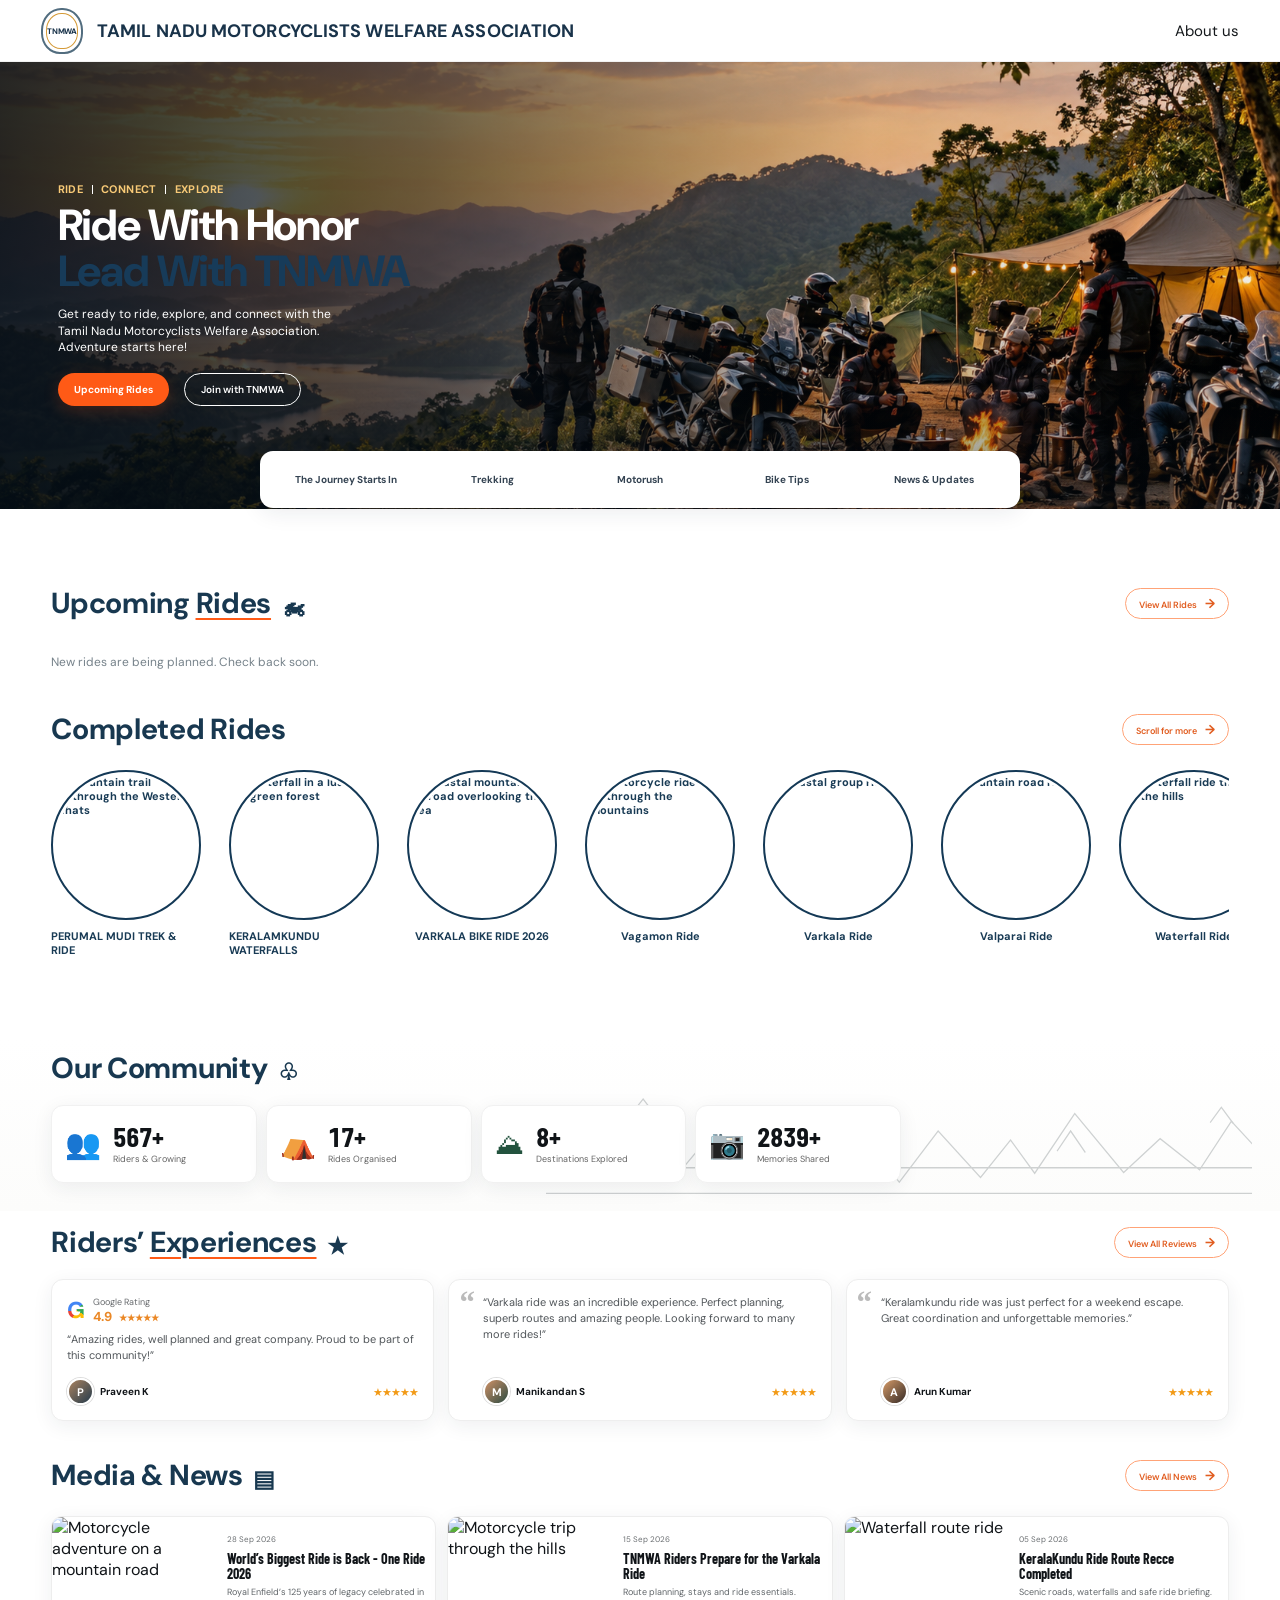
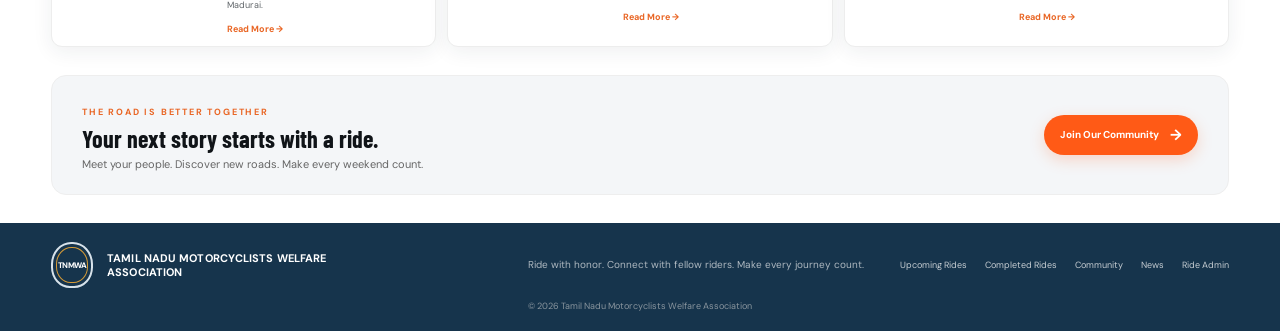
==== index.html @ fb270f9c "Create TNMWA riders site and ride admin" ====
<!doctype html>
<html lang="en">

<head>
  <meta charset="utf-8">
  <meta name="viewport" content="width=device-width, initial-scale=1">
  <meta name="theme-color" content="#112638">
  <title>Tamil Nadu Motorcyclists Welfare Association | Ride With Honor</title>
  <link rel="preconnect" href="https://fonts.googleapis.com">
  <link rel="preconnect" href="https://images.unsplash.com">
  <link
    href="https://fonts.googleapis.com/css2?family=Barlow+Condensed:wght@500;600;700;800;900&family=DM+Sans:wght@400;500;600;700;800&display=swap"
    rel="stylesheet">
  <link rel="stylesheet" href="styles.css">
</head>

<body>
  <header class="tnmwa-header"><a class="association-brand" href="#home" aria-label="Tamil Nadu Motorcyclists Welfare Association home"><span class="association-seal">TNMWA</span><strong>TAMIL NADU MOTORCYCLISTS WELFARE ASSOCIATION</strong></a><a class="about-link" href="about.html">About us</a></header>
  <main id="home">
    <section class="hero"><img class="hero-photo" src="image/Golden%20Hour%20Motorcycle%20Camp.png"
        alt="Motorcycle riders camp together at golden hour in the hills">
      <div class="hero-shade"></div>
      <div class="hero-copy">
        <div class="hero-kicker">RIDE <i></i> CONNECT <i></i> EXPLORE</div>
        <h1>Ride With Honor<br><em>Lead With TNMWA</em></h1>
        <p>Get ready to ride, explore, and connect with the<br class="desktop-break"> Tamil Nadu Motorcyclists Welfare Association.<br class="desktop-break"> Adventure starts here!</p>
        <div class="hero-buttons"><a href="#rides" class="button-orange">Upcoming Rides</a><a href="#about" class="button-outline">Join with TNMWA</a></div>
      </div>
      <div class="hero-bottom-fade"></div>
    </section>
    <section class="quick-links tnmwa-links" aria-label="Explore TNMWA"><a href="#rides">The Journey Starts In</a><a href="#completed">Trekking</a><a href="#completed">Motorush</a><a href="#community">Bike Tips</a><a href="#news">News &amp; Updates</a></section>
    <section class="content-section rides-section" id="rides">
      <div class="section-title">
        <h2>Upcoming <u>Rides</u> <span class="title-icon">🏍</span></h2><a class="view-link" href="#rides">View All
          Rides <b>→</b></a>
      </div>
      <div class="ride-grid" id="upcoming-rides-list">
        <article class="ride-card"><a class="ride-photo" href="#ride-varkala"><img
              src="https://images.unsplash.com/photo-1500530855697-b586d89ba3ee?auto=format&fit=crop&w=900&q=85"
              alt="Coastal mountain road overlooking the sea"><span class="date-block"><b>02 – 04</b><small>OCT
                2026</small></span><span class="ride-type">♙ &nbsp;3 Days | Group Ride</span></a>
          <div class="ride-info">
            <div>
              <h3>VARKALA BIKE RIDE 2026</h3>
              <p>Coimbatore to Varkala<br>Beaches · Rides · Campfire · Stay</p>
            </div><a class="circle-arrow" href="#ride-varkala" aria-label="View Varkala ride">›</a>
          </div>
        </article>
        <article class="ride-card"><a class="ride-photo" href="#ride-waterfalls"><img
              src="https://images.unsplash.com/photo-1432405972618-c60b0225b8f9?auto=format&fit=crop&w=900&q=85"
              alt="Waterfall in a lush green forest"><span class="date-block"><b>13</b><small>SEP
                2026</small></span><span class="ride-type">♙ &nbsp;1 Day Ride</span></a>
          <div class="ride-info">
            <div>
              <h3>KERALAMKUNDU WATERFALLS</h3>
              <p>Scenic Roads · Waterfalls · Nature<br>Perfect for Weekend Escape</p>
            </div><a class="circle-arrow" href="#ride-waterfalls" aria-label="View Keramalkundu ride">›</a>
          </div>
        </article>
        <article class="ride-card"><a class="ride-photo" href="#ride-perumal"><img
              src="https://images.unsplash.com/photo-1464822759023-fed622ff2c3b?auto=format&fit=crop&w=900&q=85"
              alt="Mountain trail through the Western Ghats"><span class="date-block"><b>19</b><small>SEP
                2026</small></span><span class="ride-type">♙ &nbsp;1 Day Ride</span></a>
          <div class="ride-info">
            <div>
              <h3>PERUMAL MUDI TREK &amp; RIDE</h3>
              <p>Forest Trails · Panoramic Views<br>Ride · Trek · Explore</p>
            </div><a class="circle-arrow" href="#ride-perumal" aria-label="View Perumal Mudi ride">›</a>
          </div>
        </article>
      </div>
    </section>
    <section class="content-section completed-section" id="completed">
      <div class="section-title"><h2>Completed Rides</h2><a class="view-link" href="#completed">Scroll for more <b>→</b></a></div>
      <div class="completed-rides" id="completed-rides-list">
        <a href="#completed"><img src="https://images.unsplash.com/photo-1558981806-ec527fa84c39?auto=format&fit=crop&w=320&q=80" alt="Motorcycle ride through the mountains"><b>Vagamon Ride</b></a>
        <a href="#completed"><img src="https://images.unsplash.com/photo-1500530855697-b586d89ba3ee?auto=format&fit=crop&w=320&q=80" alt="Coastal group ride"><b>Varkala Ride</b></a>
        <a href="#completed"><img src="https://images.unsplash.com/photo-1464822759023-fed622ff2c3b?auto=format&fit=crop&w=320&q=80" alt="Mountain road ride"><b>Valparai Ride</b></a>
        <a href="#completed"><img src="https://images.unsplash.com/photo-1432405972618-c60b0225b8f9?auto=format&fit=crop&w=320&q=80" alt="Waterfall ride through the hills"><b>Waterfall Ride</b></a>
        <a href="#completed"><img src="https://images.unsplash.com/photo-1470770841072-f978cf4d019e?auto=format&fit=crop&w=320&q=80" alt="Road trip into the hills"><b>Yercaud Ride</b></a>
      </div>
    </section>
    <section class="community-section" id="community">
      <div class="content-section community-inner" id="about">
        <div class="section-title">
          <h2>Our Community <span class="title-icon">♧</span></h2>
        </div>
        <div class="mountain-line" aria-hidden="true"><svg viewBox="0 0 1200 170" preserveAspectRatio="none">
            <path
              d="M0 126 75 74l27 19 63-68 69 86 50-51 50 55 94-84 73 88 49-40 50 54 66-74 72 67 51-54 41 48 68-86 83 85 62-49 67 45 54-70 76 70 70-83 47 45 64-52 59 56 62-47 57 40v38H0Z" />
            <path d="M0 149h1200M150 29l15-16 17 19m184 43 19-23 19 24m464 12 23-29 25 31m212-43 19-22 20 23" />
          </svg></div>
        <div class="community-stats">
          <article><span class="stat-emoji orange">&#128101;</span>
            <div><b class="count-up" data-target="1000" data-suffix="+">0+</b><small>Riders &amp; Growing</small></div>
          </article>
          <article><span class="stat-emoji dark">&#9978;</span>
            <div><b class="count-up" data-target="30" data-suffix="+">0+</b><small>Rides Organised</small></div>
          </article>
          <article><span class="stat-emoji green">&#9968;</span>
            <div><b class="count-up" data-target="15" data-suffix="+">0+</b><small>Destinations Explored</small></div>
          </article>
          <article><span class="stat-emoji yellow">&#128247;</span>
            <div><b class="count-up" data-target="5000" data-suffix="+">0+</b><small>Memories Shared</small></div>
          </article>
        </div>
      </div>
    </section>
    <section class="content-section experiences" id="reviews">
      <div class="section-title">
        <h2>Riders’ <u>Experiences</u> <span class="title-icon star-title">★</span></h2><a class="view-link"
          href="#reviews">View All Reviews <b>→</b></a>
      </div>
      <div class="review-grid">
        <article class="review-card google-review">
          <div class="google-heading"><span class="google-g">G</span><span>Google Rating<strong>4.9
                <i>★★★★★</i></strong></span></div>
          <p>“Amazing rides, well planned and great company. Proud to be part of this community!”</p>
          <div class="reviewer"><span class="avatar avatar-one">P</span><b>Praveen K</b><span
              class="review-stars">★★★★★</span></div>
        </article>
        <article class="review-card"><span class="quote-mark">“</span>
          <p>“Varkala ride was an incredible experience. Perfect planning, superb routes and amazing people. Looking
            forward to many more rides!”</p>
          <div class="reviewer"><span class="avatar avatar-two">M</span><b>Manikandan S</b><span
              class="review-stars">★★★★★</span></div>
        </article>
        <article class="review-card"><span class="quote-mark">“</span>
          <p>“Keralamkundu ride was just perfect for a weekend escape. Great coordination and unforgettable memories.”
          </p>
          <div class="reviewer"><span class="avatar avatar-three">A</span><b>Arun Kumar</b><span
              class="review-stars">★★★★★</span></div>
        </article>
        <article class="review-card"><span class="quote-mark">“</span>
          <p>“This community is more than just riding. It’s about friendship, exploring new places and supporting each
            other on and off the road.”</p>
          <div class="reviewer"><span class="avatar avatar-four">S</span><b>Sathish R</b><span
              class="review-stars">★★★★★</span></div>
        </article>
      </div>
    </section>
    <section class="content-section news-section" id="news">
      <div class="section-title">
        <h2>Media &amp; News <span class="title-icon">▤</span></h2><a class="view-link" href="#news">View All News
          <b>→</b></a>
      </div>
      <div class="news-grid">
        <article class="news-card news-feature"><img
            src="https://images.unsplash.com/photo-1558981806-ec527fa84c39?auto=format&fit=crop&w=520&q=85"
            alt="Motorcycle adventure on a mountain road">
          <div><time>28 Sep 2026</time>
            <h3>World’s Biggest Ride is Back - One Ride 2026</h3>
            <p>Royal Enfield’s 125 years of legacy celebrated in Madurai.</p><a href="#news">Read More →</a>
          </div>
        </article>
        <article class="news-card"><img
            src="https://images.unsplash.com/photo-1500534623283-312aade485b7?auto=format&fit=crop&w=420&q=85"
            alt="Motorcycle trip through the hills">
          <div><time>15 Sep 2026</time>
            <h3>TNMWA Riders Prepare for the Varkala Ride</h3>
            <p>Route planning, stays and ride essentials.</p><a href="#news">Read More →</a>
          </div>
        </article>
        <article class="news-card"><img
            src="https://images.unsplash.com/photo-1432405972618-c60b0225b8f9?auto=format&fit=crop&w=420&q=85"
            alt="Waterfall route ride">
          <div><time>05 Sep 2026</time>
            <h3>KeralaKundu Ride Route Recce Completed</h3>
            <p>Scenic roads, waterfalls and safe ride briefing.</p><a href="#news">Read More →</a>
          </div>
        </article>
      </div>
    </section>
    <section class="join-banner" id="contact">
      <div><span class="eyebrow-small">THE ROAD IS BETTER TOGETHER</span>
        <h2>Your next story starts with a ride.</h2>
        <p>Meet your people. Discover new roads. Make every weekend count.</p>
      </div><a href="#community" class="button-orange">Join Our Community <b>→</b></a>
    </section>
  </main>
  <footer class="site-footer"><a class="association-brand footer-brand" href="#home"><span class="association-seal">TNMWA</span><strong>TAMIL NADU MOTORCYCLISTS WELFARE ASSOCIATION</strong></a>
    <p>Ride with honor. Connect with fellow riders. Make every journey count.</p>
    <nav><a href="#rides">Upcoming Rides</a><a href="#completed">Completed Rides</a><a href="#community">Community</a><a href="#news">News</a><a href="admin.html">Ride Admin</a></nav><span class="copyright">© 2026 Tamil Nadu Motorcyclists Welfare Association</span>
  </footer>
  <script src="rides-data.js"></script>
  <script src="script.js"></script>
</body>

</html>
---- styles.css ----
:root{--orange:#ff5a16;--ink:#101418;--muted:#6a6d70;--line:#e8e8e8;--shadow:0 5px 20px #18263412}*{box-sizing:border-box}html{scroll-behavior:smooth}body{margin:0;background:#fff;color:var(--ink);font-family:'DM Sans',Arial,sans-serif}.site-header{height:70px;position:absolute;z-index:10;top:0;left:0;right:0;display:grid;grid-template-columns:230px 1fr 230px;align-items:center;padding:0 3.1%;color:#fff}.logo{color:#fff;text-decoration:none;display:flex;align-items:center;gap:7px;width:max-content}.logo-art{width:36px;height:39px;display:block}.logo-art svg{width:100%;height:100%;fill:none;stroke:#fff;stroke-width:3;stroke-linejoin:round;stroke-linecap:round}.logo-name{font-family:'Barlow Condensed',sans-serif;font-size:21px;font-weight:800;letter-spacing:.4px;line-height:.9}.logo-name small{display:block;font-family:'DM Sans',sans-serif;font-size:9px;letter-spacing:1px;margin-top:5px}.main-nav{display:flex;align-items:center;justify-content:center;gap:27px;height:100%}.main-nav a{height:100%;display:flex;align-items:center;position:relative;color:#fff;text-decoration:none;font-size:11px;font-weight:500;white-space:nowrap}.main-nav a.active:after{content:"";position:absolute;bottom:18px;left:0;right:0;height:2px;background:var(--orange)}.header-actions{display:flex;align-items:center;justify-content:flex-end;gap:14px}.search-icon{color:#fff;text-decoration:none;font-size:27px;line-height:1}.join-small,.button-orange{display:inline-flex;align-items:center;justify-content:center;gap:11px;background:var(--orange);color:#fff;text-decoration:none;border-radius:24px;padding:10px 18px;font-size:11px;font-weight:700;white-space:nowrap;box-shadow:0 5px 15px #ff5a1635}.join-small span{font-size:15px}.menu-toggle{display:none}.hero{height:395px;min-height:370px;position:relative;overflow:hidden;background:#172839}.hero-photo{position:absolute;inset:0;width:100%;height:100%;object-fit:cover;object-position:center 48%}.hero-shade{position:absolute;inset:0;background:linear-gradient(90deg,rgba(4,13,22,.86) 0%,rgba(4,13,22,.59) 33%,rgba(4,13,22,.12) 68%,rgba(4,13,22,.05)),linear-gradient(0deg,rgba(6,14,23,.36),transparent 42%)}.hero-copy{position:absolute;z-index:1;left:4.5%;top:114px;color:#fff}.hero-kicker{font-size:13px;letter-spacing:3px;font-weight:500}.hero-kicker i{display:inline-block;height:13px;border-left:1px solid #fff8;margin:0 13px -2px}.hero h1{font-family:'Barlow Condensed','Arial Narrow',sans-serif;font-size:clamp(49px,5.2vw,69px);font-weight:900;line-height:.9;letter-spacing:1px;margin:12px 0 8px}.hero h1 em{font-style:normal;color:var(--orange)}.hero-copy p{font-size:14px;line-height:1.32;margin:11px 0 17px}.hero-buttons{display:flex;gap:15px;align-items:center}.button-orange{padding:11px 18px;font-size:11px}.button-orange b{font-size:15px}.button-outline{border:1px solid #fff;color:#fff;text-decoration:none;border-radius:24px;padding:10px 19px;font-size:11px;font-weight:600}.quick-links{position:relative;z-index:3;max-width:1160px;width:calc(100% - 8%);margin:-29px auto 0;background:#fff;border-radius:19px;box-shadow:0 8px 25px #1112;padding:11px 15px;display:grid;grid-template-columns:repeat(8,1fr);gap:9px}.quick-links a{min-height:68px;border-radius:13px;border:1px solid #f1f1f1;box-shadow:0 2px 8px #00000008;display:flex;flex-direction:column;align-items:center;justify-content:center;gap:5px;text-decoration:none;color:#181b1e;font-size:10px;font-weight:500;white-space:nowrap}.quick-links a span{font-size:23px;line-height:1;color:#168194}.quick-links a:nth-child(1) span,.quick-links a:nth-child(4) span{color:#f07424}.quick-links a:nth-child(5) span{color:#d84136}.quick-links a:nth-child(6) span{color:#34393d}.content-section{max-width:1240px;width:calc(100% - 8%);margin:0 auto}.rides-section{padding-top:20px}.section-title{display:flex;align-items:center;justify-content:space-between;margin:0 0 12px 16px}.section-title h2{font-size:21px;letter-spacing:-.3px;margin:0;font-weight:700}.section-title h2 u{text-decoration-color:var(--orange);text-underline-offset:5px;text-decoration-thickness:2px}.title-icon{font-size:23px;margin-left:5px;vertical-align:-2px}.view-link{border:1px solid #ffa377;color:#e15d20;text-decoration:none;border-radius:19px;padding:6px 13px;font-size:9px;font-weight:600;white-space:nowrap}.view-link b{font-size:13px;margin-left:6px}.ride-grid{display:grid;grid-template-columns:repeat(3,1fr);gap:10px}.ride-card{min-width:0;border-radius:12px;overflow:hidden;box-shadow:var(--shadow);background:#fff;border:1px solid #f0f0f0}.ride-photo{height:157px;display:block;position:relative;overflow:hidden}.ride-photo img{width:100%;height:100%;object-fit:cover;transition:transform .35s}.ride-card:hover .ride-photo img{transform:scale(1.04)}.date-block{position:absolute;left:10px;top:9px;min-width:59px;min-height:47px;background:#101820;color:white;border-radius:7px;display:flex;flex-direction:column;align-items:center;justify-content:center;padding:5px}.date-block b{font-size:16px;line-height:1;font-weight:800}.date-block small{font-size:8px;margin-top:3px;font-weight:700}.ride-card:nth-child(2) .date-block,.ride-card:nth-child(3) .date-block{background:#fff;color:#101418}.ride-type{position:absolute;bottom:0;left:0;right:0;padding:13px 11px 8px;color:#fff;font-size:10px;background:linear-gradient(transparent,#0009)}.ride-info{display:flex;align-items:center;justify-content:space-between;padding:9px 12px 10px 14px;min-height:76px}.ride-info h3{font-family:'Barlow Condensed',sans-serif;font-size:16px;font-weight:700;margin:0 0 4px;line-height:1.05}.ride-info p{font-size:10px;line-height:1.45;margin:0;color:#333}.circle-arrow{width:28px;height:28px;border:1px solid #f6915b;border-radius:50%;display:grid;place-items:center;text-decoration:none;color:#ee6b28;font-size:22px;line-height:20px;flex:0 0 28px;margin-left:8px}.destinations-section{padding-top:25px;padding-bottom:27px}.destination-list{display:grid;grid-template-columns:repeat(8,1fr);gap:14px}.destination-list a{display:flex;flex-direction:column;align-items:center;gap:7px;text-decoration:none;color:#17191a;font-size:11px;font-weight:700}.destination-list img{width:min(100%,112px);aspect-ratio:1;border-radius:50%;object-fit:cover;border:2px solid #ef6b37;padding:2px;transition:transform .25s}.destination-list a:hover img{transform:translateY(-3px)}.community-section{position:relative;background:linear-gradient(#fff,#fcfcfb);overflow:hidden}.community-inner{position:relative;padding-top:4px;padding-bottom:25px}.community-inner .section-title{position:relative;z-index:1;margin-bottom:14px}.mountain-line{position:absolute;right:-2%;bottom:3px;width:62%;height:130px;opacity:.32}.mountain-line svg{width:100%;height:100%;fill:none;stroke:#6d7779;stroke-width:2}.community-stats{position:relative;z-index:1;display:grid;grid-template-columns:repeat(4,1fr);gap:9px;max-width:740px}.community-stats article{min-height:68px;background:#fff;border:1px solid #f1f1f1;border-radius:13px;box-shadow:var(--shadow);display:flex;align-items:center;gap:12px;padding:10px 15px}.stat-emoji{font-size:29px;line-height:1}.stat-emoji.orange{color:#f36c25}.stat-emoji.dark{color:#20262a}.stat-emoji.green{color:#23533e}.stat-emoji.yellow{color:#e5a617}.community-stats article b{display:block;font-family:'Barlow Condensed',sans-serif;font-size:24px;line-height:1}.community-stats article small{display:block;font-size:9px;color:#656565;margin-top:3px;white-space:nowrap}.experiences{padding-top:4px;padding-bottom:24px}.review-grid{display:grid;grid-template-columns:repeat(4,1fr);gap:10px}.review-card{position:relative;min-height:123px;background:#fff;border:1px solid #eee;border-radius:12px;box-shadow:var(--shadow);padding:12px 13px 9px 18px;display:flex;flex-direction:column}.review-card p{font-size:10px;line-height:1.45;color:#51565a;margin:0 0 8px}.google-heading{display:flex;align-items:center;gap:8px;margin-bottom:7px}.google-g{font-size:23px;font-weight:800;background:conic-gradient(from -40deg,#4285f4 0 25%,#34a853 25% 45%,#fbbc05 45% 67%,#ea4335 67% 83%,#4285f4 83%);-webkit-background-clip:text;color:transparent}.google-heading>span:nth-child(2){font-size:9px;color:#686b6e}.google-heading strong{display:block;font-size:13px;color:#ea8725}.google-heading strong i{font-style:normal;font-size:9px;margin-left:4px}.quote-mark{position:absolute;top:5px;left:10px;color:#bbb;font-family:Georgia,serif;font-size:31px;font-weight:bold}.review-card:not(.google-review){padding-left:34px}.reviewer{display:flex;align-items:center;gap:6px;margin-top:auto;min-width:0}.reviewer b{font-size:9px;white-space:nowrap}.avatar{width:27px;height:27px;border-radius:50%;display:grid;place-items:center;color:#fff;font-size:11px;font-weight:700;border:2px solid #fff;box-shadow:0 0 0 1px #ddd}.avatar-one{background:linear-gradient(135deg,#a9825f,#243b4c)}.avatar-two{background:linear-gradient(135deg,#cf9167,#2c4b42)}.avatar-three{background:linear-gradient(135deg,#d69b68,#342a26)}.avatar-four{background:linear-gradient(135deg,#bf8061,#253a49)}.review-stars{color:#f29a16;font-size:11px;letter-spacing:-1px;margin-left:auto;white-space:nowrap}.news-section{padding-top:0;padding-bottom:28px}.news-grid{display:grid;grid-template-columns:repeat(3,1fr);gap:11px}.news-card{min-height:116px;display:grid;grid-template-columns:43% 1fr;overflow:hidden;border-radius:11px;background:#fff;border:1px solid #ededed;box-shadow:var(--shadow)}.news-card>img{width:100%;height:100%;min-height:116px;object-fit:cover}.news-card>div{padding:9px 10px;min-width:0}.news-card time{font-size:8px;color:#6b6f72}.news-card h3{font-family:'Barlow Condensed',sans-serif;font-size:14px;line-height:1.05;margin:5px 0}.news-card p{font-size:9px;line-height:1.35;color:#61666a;margin:0 0 5px}.news-card>div>a{font-size:9px;color:#e96625;text-decoration:none;font-weight:700}.join-banner{max-width:1240px;width:calc(100% - 8%);margin:0 auto 28px;padding:23px 30px;background:#f5f6f6;border:1px solid #eee;border-radius:15px;display:flex;align-items:center;justify-content:space-between}.eyebrow-small{font-size:9px;color:#e96625;font-weight:700;letter-spacing:1.8px}.join-banner h2{font-family:'Barlow Condensed',sans-serif;font-size:24px;margin:4px 0}.join-banner p{font-size:11px;color:#666;margin:0}.site-footer{min-height:90px;background:#142333;color:#dce3e9;padding:19px 4%;display:grid;grid-template-columns:220px 1fr auto;align-items:center;gap:20px}.site-footer .logo-art{width:29px;height:32px}.site-footer .logo-name{font-size:17px}.site-footer .logo-name small{font-size:7px}.site-footer>p{font-size:10px;color:#aeb8c0}.site-footer nav{display:flex;gap:18px}.site-footer nav a,.copyright{font-size:9px;color:#c6cdd2;text-decoration:none}.copyright{grid-column:1/-1;text-align:center;color:#89959e;margin-top:-8px}
@media(min-width:1500px){.hero{height:520px}.hero-copy{top:150px}.quick-links{margin-top:-37px}.ride-photo{height:205px}.content-section{max-width:1380px}.destination-list img{width:130px}}
@media(max-width:900px){.site-header{grid-template-columns:180px 1fr 180px;padding:0 2.5%}.main-nav{gap:15px}.main-nav a{font-size:10px}.logo-name{font-size:18px}.quick-links{width:94%;gap:5px;padding:9px}.quick-links a{font-size:9px}.content-section{width:92%}.ride-photo{height:145px}.ride-info{padding-left:10px}.ride-info h3{font-size:14px}.ride-info p{font-size:9px}.destination-list{gap:8px}.community-stats{max-width:680px}.community-stats article{padding:9px;gap:8px}.community-stats article small{font-size:8px}.review-card{padding:10px}.review-card:not(.google-review){padding-left:29px}.review-card p{font-size:9px}.news-card{grid-template-columns:40% 1fr}.news-card h3{font-size:12px}.news-card p{font-size:8px}}
@media(max-width:640px){.site-header{height:64px;grid-template-columns:1fr auto auto;padding:0 17px;gap:13px}.logo-art{width:30px;height:34px}.logo-name{font-size:18px}.menu-toggle{display:block;border:1px solid #ffffff70;background:#07172455;color:#fff;border-radius:8px;width:36px;height:34px;font-size:18px}.main-nav{display:none;position:absolute;top:57px;left:12px;right:12px;height:auto;background:#142638;box-shadow:0 10px 25px #0005;border-radius:12px;padding:7px;align-items:stretch;flex-direction:column;gap:0}.main-nav.open{display:flex}.main-nav a{height:auto;padding:12px 14px;font-size:13px}.main-nav a.active:after{left:10px;right:auto;bottom:5px;width:28px}.header-actions{gap:0}.search-icon{display:none}.join-small{padding:9px 12px;font-size:9px}.hero{height:510px;min-height:0}.hero-photo{object-position:62% center}.hero-shade{background:linear-gradient(90deg,rgba(4,13,22,.79),rgba(4,13,22,.3) 75%),linear-gradient(0deg,rgba(6,14,23,.34),transparent 46%)}.hero-copy{left:6%;top:140px}.hero-kicker{font-size:10px;letter-spacing:2px}.hero-kicker i{margin-left:7px;margin-right:7px;height:11px}.hero h1{font-size:58px}.hero-copy p{font-size:13px}.desktop-break{display:none}.quick-links{width:92%;margin-top:-25px;grid-template-columns:repeat(4,1fr);gap:6px;padding:9px;border-radius:15px}.quick-links a{min-height:62px;font-size:9px}.quick-links a span{font-size:21px}.content-section{width:92%}.rides-section{padding-top:24px}.section-title{margin-left:0;margin-bottom:12px}.section-title h2{font-size:19px}.view-link{font-size:8px;padding:6px 9px}.ride-grid{grid-template-columns:1fr;gap:12px}.ride-photo{height:190px}.ride-info{min-height:75px;padding:10px 13px}.ride-info h3{font-size:16px}.ride-info p{font-size:10px}.destinations-section{padding-top:27px;padding-bottom:26px}.destination-list{grid-template-columns:repeat(4,1fr);row-gap:15px;column-gap:8px}.destination-list a{font-size:10px}.destination-list img{width:min(100%,82px)}.community-inner{padding-top:4px;padding-bottom:23px}.community-stats{grid-template-columns:repeat(2,1fr);gap:8px}.community-stats article{min-height:65px;padding:9px 11px}.community-stats article b{font-size:23px}.community-stats article small{font-size:8px}.mountain-line{width:100%;opacity:.15}.experiences{padding-top:4px;padding-bottom:25px}.review-grid{grid-template-columns:repeat(2,1fr);gap:8px}.review-card{min-height:137px;padding:10px}.review-card:not(.google-review){padding-left:24px}.review-card p{font-size:9px}.reviewer{gap:4px}.reviewer b{font-size:8px}.avatar{width:24px;height:24px}.review-stars{font-size:9px}.news-section{padding-top:0;padding-bottom:22px}.news-grid{grid-template-columns:1fr;gap:9px}.news-card{min-height:105px;grid-template-columns:36% 1fr}.news-card>img{min-height:105px}.news-card>div{padding:9px 11px}.news-card h3{font-size:14px}.news-card p{font-size:9px}.news-card time,.news-card>div>a{font-size:9px}.join-banner{width:92%;padding:18px;gap:12px}.join-banner h2{font-size:20px}.join-banner p{font-size:9px;max-width:225px}.join-banner .button-orange{font-size:9px;padding:10px 12px}.site-footer{grid-template-columns:1fr auto;padding:22px 5%;gap:8px}.site-footer>p{grid-column:1/-1;margin:2px 0}.site-footer nav{grid-column:1/-1;flex-wrap:wrap;gap:10px 16px}.copyright{margin-top:5px}}
@media(max-width:380px){.hero h1{font-size:49px}.header-actions .join-small{font-size:8px}.section-title h2{font-size:17px}.community-stats article{gap:7px;padding:8px}.community-stats article small{font-size:7px}.view-link{font-size:7px}}

/* TNMWA page styling */
.tnmwa-header{height:62px;position:relative;z-index:10;background:#fff;display:flex;align-items:center;justify-content:space-between;padding:0 3.2%;color:#19334a;border-bottom:1px solid #f1f1f1}.association-brand{display:flex;align-items:center;gap:14px;color:#19334a;text-decoration:none}.association-seal{width:42px;height:46px;border:2px solid #526d7f;border-radius:48% 48% 45% 45%;display:grid;place-items:center;color:#19334a;font-size:8px;font-weight:800;letter-spacing:-.4px;position:relative}.association-seal:before{content:"";position:absolute;inset:3px;border:1px solid #d49a37;border-radius:48% 48% 45% 45%}.association-brand strong{font-size:18px;letter-spacing:.1px}.about-link{color:#14181b;text-decoration:none;font-size:15px}.site-header~main .hero{height:447px;min-height:0}.site-header{display:none}.tnmwa-header+.hero{height:447px}.hero-copy{top:120px;left:4.5%}.hero h1{font-family:'DM Sans',Arial,sans-serif;font-size:clamp(38px,3.4vw,48px);font-weight:800;letter-spacing:-1.2px;line-height:1.05;margin:7px 0 12px}.hero h1 em{color:#173b59}.hero-kicker{font-size:11px;font-weight:700;letter-spacing:.4px;color:#f8ca77}.hero-kicker i{height:9px;border-left:1px solid #fff;margin:0 5px -1px}.hero-copy p{font-size:12px;line-height:1.35;margin:12px 0 18px}.button-outline{padding:9px 16px;font-size:10px}.button-orange{padding:10px 16px;font-size:10px}.tnmwa-links{width:min(72%,760px);max-width:760px;margin:-58px auto 0;padding:7px 12px;grid-template-columns:repeat(5,1fr);gap:0;border-radius:13px;box-shadow:0 5px 22px #17263715}.tnmwa-links a{min-height:43px;border:0;box-shadow:none;border-radius:8px;font-size:10px;font-weight:700;color:#344352}.tnmwa-links a span{display:none}.tnmwa-links a:hover,.tnmwa-links a.selected{background:#f4f6f8;color:#ed682b}.rides-section{padding-top:76px}.section-title{margin-left:0;margin-bottom:22px}.section-title h2{font-size:29px;color:#183850}.ride-grid{gap:20px}.ride-card{border-radius:15px}.ride-photo{height:165px}.ride-info{min-height:84px;padding:10px 13px}.ride-info h3{font-family:'DM Sans',sans-serif;font-size:13px;font-weight:800}.ride-info p{font-size:10px}.completed-section{padding-top:30px;padding-bottom:70px}.completed-section .section-title{margin-bottom:22px}.completed-rides{display:flex;gap:28px;overflow-x:auto;scrollbar-width:thin;scrollbar-color:#d5dce1 transparent;padding:0 30px 12px;scroll-snap-type:x mandatory}.completed-rides a{flex:0 0 150px;display:flex;flex-direction:column;align-items:center;gap:9px;text-decoration:none;color:#193b55;font-size:11px;font-weight:700;scroll-snap-align:start}.completed-rides img{width:150px;height:150px;border-radius:50%;object-fit:cover;border:2px solid #143956;padding:3px}.community-section{padding-top:0}.community-inner{padding-top:10px;padding-bottom:28px}.community-inner .section-title{margin-bottom:18px}.community-stats{max-width:850px;grid-template-columns:repeat(4,minmax(0,1fr));gap:9px}.community-stats article{min-height:78px;border-radius:12px;padding:11px 13px}.community-stats article b{font-size:27px}.community-stats article small{font-size:9px}.mountain-line{width:60%;height:118px}.experiences{padding-top:12px;padding-bottom:30px}.experiences .section-title{margin-bottom:18px}.review-grid{grid-template-columns:repeat(3,minmax(0,1fr));gap:14px}.review-card:nth-child(4){display:none}.review-card{min-height:142px;padding:15px}.review-card:not(.google-review){padding-left:34px}.review-card p{font-size:11px}.reviewer b{font-size:10px}.news-section{padding-top:5px}.news-card{min-height:130px}.join-banner{background:#f4f6f8}.site-footer{background:#16344c}
@media(max-width:700px){.tnmwa-header{height:58px;padding:0 15px}.association-brand{gap:9px}.association-seal{width:35px;height:39px;font-size:7px}.association-brand strong{font-size:clamp(10px,3vw,14px);max-width:calc(100vw - 130px)}.about-link{font-size:12px;white-space:nowrap}.tnmwa-header+.hero{height:440px}.hero-photo{object-position:58% center}.hero-copy{top:111px;left:5.5%;right:4%}.hero h1{font-size:clamp(35px,8vw,47px);line-height:1.08}.hero-copy p{max-width:340px}.desktop-break{display:none}.tnmwa-links{width:91%;margin-top:-43px;padding:6px;grid-template-columns:repeat(5,minmax(0,1fr))}.tnmwa-links a{min-height:42px;text-align:center;white-space:normal;font-size:8px;padding:3px}.rides-section{padding-top:63px}.section-title{margin-bottom:15px}.section-title h2{font-size:24px}.ride-grid{gap:12px}.ride-photo{height:175px}.completed-section{padding-top:26px;padding-bottom:47px}.completed-rides{gap:18px;padding-left:3px}.completed-rides a,.completed-rides img{flex-basis:122px;width:122px}.completed-rides img{height:122px}.community-stats{grid-template-columns:repeat(2,minmax(0,1fr))}.community-stats article{min-height:68px;padding:9px}.community-stats article b{font-size:23px}.community-stats article small{font-size:8px}.mountain-line{width:100%;opacity:.2}.review-grid{grid-template-columns:1fr;gap:10px}.review-card:nth-child(4){display:flex}.review-card{min-height:115px}.review-card p{font-size:11px}.news-section{padding-top:4px}.news-grid{grid-template-columns:1fr}.join-banner{align-items:flex-start;flex-direction:column}.join-banner .button-orange{font-size:10px}}
.tnmwa-header+main .hero{height:447px;min-height:0}.count-up{font-variant-numeric:tabular-nums}.site-footer{grid-template-columns:minmax(280px,1.3fr) minmax(220px,1fr) auto}.site-footer .association-brand{color:#fff}.site-footer .association-brand strong{font-size:11px;max-width:280px}.site-footer .association-seal{border-color:#d7e2ea;color:#fff}.site-footer .association-seal:before{border-color:#d49a37}
@media(max-width:700px){.tnmwa-header+main .hero{height:440px}.site-footer{grid-template-columns:1fr;gap:10px}.site-footer .association-brand strong{font-size:10px}.copyright{text-align:left}}

/* Ride admin page */
.admin-page{min-height:100vh;background:#f4f6f7;color:#26343f}.admin-header{height:66px;background:#fff;border-bottom:1px solid #e7eaec;display:flex;align-items:center;justify-content:space-between;padding:0 max(calc((100vw - 1240px)/2),4%)}.admin-brand{display:flex;align-items:center;gap:10px;color:#1c3448;text-decoration:none}.admin-brand .association-seal{width:37px;height:40px;font-size:7px}.admin-brand b,.admin-brand small{display:block}.admin-brand b{font-size:15px}.admin-brand small{font-size:9px;letter-spacing:1px;color:#76828a;margin-top:2px}.admin-back{font-size:12px;color:#344b5f;text-decoration:none}.admin-main{max-width:1240px;width:calc(100% - 8%);margin:38px auto 60px}.admin-heading{display:flex;align-items:center;justify-content:space-between;margin-bottom:20px}.admin-heading h1{font-size:30px;color:#1b3449;margin:5px 0}.admin-heading p,.panel-heading p{margin:0;color:#78828a;font-size:12px}.admin-primary,.admin-secondary,.reset-rides{font:600 12px 'DM Sans',sans-serif;border-radius:8px;padding:11px 16px;cursor:pointer}.admin-primary{background:#e96d2d;color:#fff;border:1px solid #e96d2d}.admin-primary:hover{background:#d75d20}.admin-secondary{background:#fff;color:#4e5e69;border:1px solid #d5dce1}.admin-notice{margin-bottom:18px;padding:12px 15px;border:1px solid #d5e7dd;background:#edf7f1;color:#276043;border-radius:8px;font-size:12px}.admin-notice.error{border-color:#f0c6be;background:#fff1ee;color:#9a3829}.admin-layout{display:grid;grid-template-columns:minmax(330px,.9fr) minmax(430px,1.1fr);gap:18px;align-items:start}.admin-panel{background:#fff;border:1px solid #e7eaec;border-radius:13px;box-shadow:0 4px 16px #152d400b;padding:22px}.panel-heading{display:flex;align-items:flex-start;justify-content:space-between;gap:12px;border-bottom:1px solid #edf0f1;padding-bottom:14px;margin-bottom:17px}.panel-heading h2{font-size:17px;color:#213a50;margin:0 0 4px}.panel-heading p{font-size:10px}.admin-step{font-size:8px;letter-spacing:1px;color:#d76a31;background:#fff5ee;padding:6px 8px;border-radius:12px;white-space:nowrap}.admin-field{display:flex;flex-direction:column;gap:6px;font-size:11px;color:#354650;font-weight:700;margin-bottom:14px}.admin-field small{display:inline;color:#879097;font-size:9px;font-weight:400}.field-row{display:grid;grid-template-columns:1fr 1fr;gap:12px}.admin-field input{width:100%;min-height:39px;border:1px solid #dfe4e7;border-radius:7px;padding:9px 10px;color:#26343f;font:400 11px 'DM Sans',sans-serif;outline:none;background:#fff}.admin-field input:focus{border-color:#d97843;box-shadow:0 0 0 3px #e96d2d1a}.image-preview-wrap{height:150px;border:1px dashed #cdd6db;background:#f7f9fa;border-radius:9px;display:flex;align-items:center;justify-content:center;position:relative;overflow:hidden;color:#8a949a;font-size:11px}.image-preview-wrap img{width:100%;height:100%;object-fit:cover}.image-preview-wrap img[hidden],.image-preview-wrap span[hidden]{display:none}.form-actions{display:flex;gap:8px;margin-top:15px}.form-actions button{min-width:110px}.reset-rides{border:1px solid #dfe4e7;background:#fff;color:#55636c;padding:7px 9px;font-size:9px}.reset-rides:hover,.admin-secondary:hover{background:#f6f8f9}.admin-ride-list{display:grid;gap:9px}.admin-ride-row{display:grid;grid-template-columns:73px 1fr auto;gap:11px;align-items:center;padding:9px;border:1px solid #edf0f1;border-radius:9px}.admin-ride-row>img{width:73px;height:62px;object-fit:cover;border-radius:6px;background:#e8edf0}.admin-ride-copy{min-width:0;display:flex;flex-direction:column;gap:4px}.admin-ride-copy b{font-size:11px;white-space:nowrap;overflow:hidden;text-overflow:ellipsis;color:#243a4c}.admin-ride-copy span,.admin-ride-copy small{font-size:9px;color:#768188;white-space:nowrap;overflow:hidden;text-overflow:ellipsis}.row-actions{display:flex;gap:5px}.row-actions button{border:1px solid #dae1e5;background:#fff;color:#435969;padding:6px 8px;border-radius:6px;font:600 9px 'DM Sans',sans-serif;cursor:pointer}.row-actions button:hover{background:#f3f6f7}.row-actions .delete-action{color:#ae4539;border-color:#ecd2ce}.row-actions .delete-action:hover{background:#fff3f1}.admin-empty{min-height:170px;display:flex;align-items:center;justify-content:center;flex-direction:column;gap:8px;color:#71808a;text-align:center}.admin-empty span{font-size:27px}.admin-empty b{font-size:13px;color:#405767}.admin-empty small{font-size:10px}.admin-footnote{margin-top:15px;color:#818b91;font-size:10px;text-align:right}
@media(max-width:850px){.admin-layout{grid-template-columns:1fr}.admin-main{width:92%;margin-top:25px}.admin-header{padding:0 4%}.ride-manager{order:2}}
@media(max-width:520px){.admin-header{height:58px}.admin-brand .association-seal{width:32px;height:35px}.admin-brand b{font-size:13px}.admin-brand small{font-size:8px}.admin-back{font-size:10px}.admin-main{width:94%;margin-top:21px}.admin-heading h1{font-size:25px}.admin-heading p{max-width:240px;line-height:1.5}.admin-heading>.admin-primary{font-size:10px;padding:9px 10px;white-space:nowrap}.admin-panel{padding:15px}.panel-heading h2{font-size:15px}.admin-ride-row{grid-template-columns:57px minmax(0,1fr);gap:9px}.admin-ride-row>img{width:57px;height:55px}.row-actions{grid-column:2;justify-content:flex-start}.admin-ride-copy b{font-size:10px}.admin-footnote{text-align:left;line-height:1.5}.reset-rides{max-width:105px;white-space:normal}}

/* Photo upload and ride archive details */
.admin-field input[type=file]{padding:7px;background:#f9fafb;font-size:10px}.admin-field input[type=file]::file-selector-button{border:0;background:#eaf0f3;color:#29445a;border-radius:5px;padding:6px 9px;margin-right:9px;font:600 10px 'DM Sans',sans-serif;cursor:pointer}.completed-admin-heading{display:flex;align-items:center;justify-content:space-between;gap:8px;border-top:1px solid #edf0f1;padding-top:17px;margin-top:20px}.completed-admin-heading h3{font-size:13px;color:#263f52;margin:0}.completed-admin-heading span{font-size:9px;color:#818a90}.compact-empty{min-height:70px}.empty-rides{grid-column:1/-1;margin:10px 0;color:#76828a;font-size:12px}

/* About page */
.about-page{background:#fff;color:#24313b}.about-header{height:66px;padding:0 max(calc((100vw - 1240px)/2),4%);display:flex;gap:40px}.about-header .association-brand strong{font-size:15px}.about-nav{display:flex;align-items:center;gap:27px;margin-left:auto}.about-nav a,.about-home-link{color:#26343f;text-decoration:none;font-size:12px}.about-nav a:hover,.about-home-link:hover{color:#e26a2b}.about-home-link{border:1px solid #e68755;color:#d8632b;padding:9px 16px;border-radius:20px;font-weight:700}.about-hero{height:210px;position:relative;overflow:hidden;display:grid;place-items:center;text-align:center;color:#fff;background:#163448}.about-hero>img{position:absolute;inset:0;width:100%;height:100%;object-fit:cover;object-position:center 43%}.about-hero-overlay{position:absolute;inset:0;background:linear-gradient(90deg,#06151ec9,#06151e71),linear-gradient(#08172235,#08172235)}.about-hero>div:last-child{z-index:1}.about-hero>div:last-child>span{font-size:9px;font-weight:700;letter-spacing:2px;color:#f3bd72}.about-hero h1{font-size:38px;margin:8px 0 0;color:#fff;font-weight:600}.about-intro{max-width:1120px;padding:34px 30px 19px;margin:0 auto;text-align:center;color:#666;font-size:12px;line-height:1.7}.about-intro p{margin:0 0 12px}.about-stats{max-width:1160px;width:calc(100% - 8%);margin:8px auto 29px;padding:15px 12px;border-radius:14px;background:#fff;box-shadow:0 5px 22px #10263a17;display:grid;grid-template-columns:repeat(4,1fr)}.about-stats article{min-height:48px;display:flex;align-items:center;justify-content:center;gap:12px;border-right:1px solid #e4e6e7}.about-stats article:last-child{border:0}.about-stats article>span{font-size:21px}.about-stats b{display:block;color:#253a4a;font-size:19px;line-height:1.1}.about-stats small{display:block;color:#84898d;font-size:9px;margin-top:3px}.about-story{max-width:1240px;width:calc(100% - 8%);min-height:252px;margin:25px auto;display:grid;grid-template-columns:1.2fr .85fr;align-items:stretch;position:relative}.story-copy{position:relative;padding:36px 42px;background:#f7f4f1;border-radius:14px;overflow:hidden;display:flex;flex-direction:column;justify-content:center}.story-copy h2{font-size:24px;color:#253d50;margin:5px 0 12px}.about-eyebrow{font-size:9px;letter-spacing:1.6px;text-transform:uppercase;color:#d87539;font-weight:700}.story-copy p{font-size:11px;line-height:1.65;color:#73787b;margin:0 0 9px;max-width:620px}.story-image{width:100%;height:100%;min-height:245px;object-fit:cover;border-radius:14px;position:relative;margin-left:-18px;width:calc(100% + 18px);align-self:center;z-index:1}.story-doodle{position:absolute;bottom:8px;left:17px;font-size:34px;color:#b8c4bd;opacity:.65;transform:rotate(-30deg)}.journey-story{grid-template-columns:.85fr 1.2fr;margin-top:15px}.journey-story .story-copy{background:#edf3f6;padding-left:47px}.journey-story .story-image{margin-left:0;margin-right:-18px;width:calc(100% + 18px)}.about-community{max-width:1240px;width:calc(100% - 8%);padding:30px 0 45px;margin:0 auto}.about-section-heading{margin-bottom:17px}.about-section-heading h2{font-size:25px;color:#253d50;margin:5px 0}.about-section-heading p{font-size:11px;color:#777;margin:0}.community-cards{display:grid;grid-template-columns:repeat(4,1fr);gap:17px}.community-cards article{border-radius:11px;overflow:hidden;text-align:center;background:#fff;box-shadow:0 3px 14px #18304610;border:1px solid #f1f1f1;padding-bottom:15px}.community-cards img{width:100%;height:145px;object-fit:cover}.community-cards h3{font-size:13px;color:#d7733b;margin:12px 8px 5px}.community-cards p{font-size:10px;line-height:1.5;color:#747a7d;margin:0 14px}.about-cta{max-width:1240px;width:calc(100% - 8%);margin:0 auto 35px;padding:25px 34px;border-radius:14px;background:#eff4f6;display:flex;align-items:center;justify-content:space-between}.about-cta h2{font-size:25px;color:#243b50;margin:4px 0}.about-cta p{font-size:11px;color:#6c7478;margin:0}.about-cta .button-orange{background:#ef742f}.about-footer{grid-template-columns:minmax(280px,1.3fr) minmax(220px,1fr) auto}.about-footer .association-brand{color:white}.about-footer .association-brand strong{font-size:11px;max-width:280px}.about-footer .association-seal{color:white;border-color:#d7e2ea}.about-footer .association-seal:before{border-color:#d49a37}
@media(max-width:720px){.about-header{height:60px;padding:0 14px;gap:10px}.about-header .association-brand{gap:7px}.about-header .association-seal{width:32px;height:36px;font-size:6px}.about-header .association-brand strong{font-size:clamp(9px,2.4vw,12px);max-width:53vw}.about-nav{display:none}.about-home-link{font-size:9px;padding:8px 10px;white-space:nowrap}.about-hero{height:170px}.about-hero h1{font-size:31px}.about-intro{padding:26px 20px 14px;font-size:11px}.about-stats{width:92%;grid-template-columns:repeat(2,1fr);padding:8px;margin-bottom:22px}.about-stats article{min-height:52px}.about-stats article:nth-child(2){border-right:0}.about-stats article:nth-child(-n+2){border-bottom:1px solid #e4e6e7}.about-story,.journey-story{width:92%;display:flex;flex-direction:column;margin:18px auto;gap:0}.story-copy,.journey-story .story-copy{padding:26px 23px}.story-copy h2{font-size:22px}.story-copy p{font-size:11px}.story-image,.journey-story .story-image{width:100%;height:205px;min-height:205px;margin:-3px 0 0;border-radius:0 0 13px 13px;order:2}.journey-story .story-image{order:0;border-radius:13px 13px 0 0}.journey-story .story-copy{order:1}.about-community{width:92%;padding:25px 0}.community-cards{grid-template-columns:repeat(2,1fr);gap:10px}.community-cards img{height:120px}.community-cards p{margin:0 9px;font-size:9px}.about-cta{width:92%;padding:22px;gap:15px;align-items:flex-start;flex-direction:column}.about-cta h2{font-size:22px}.about-footer{grid-template-columns:1fr;gap:10px}.about-footer .association-brand strong{font-size:10px}.about-footer .copyright{text-align:left}}
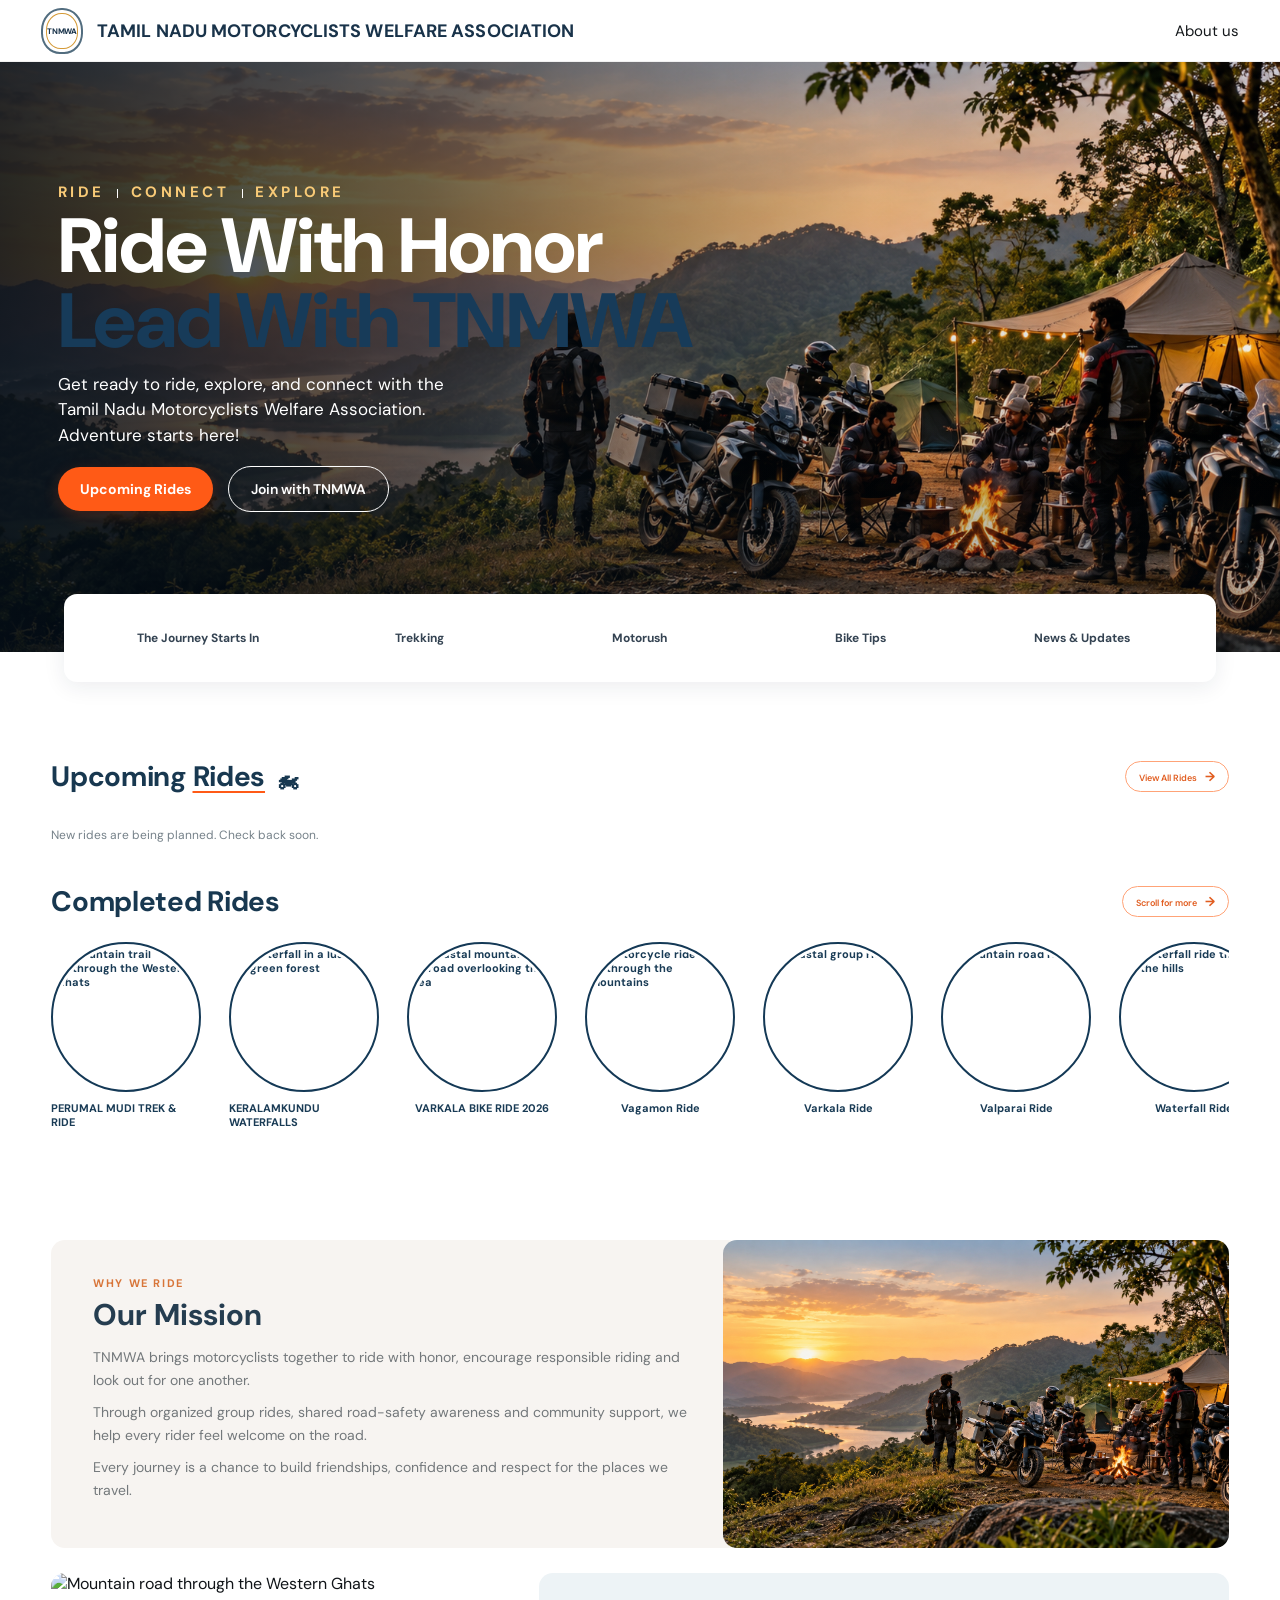
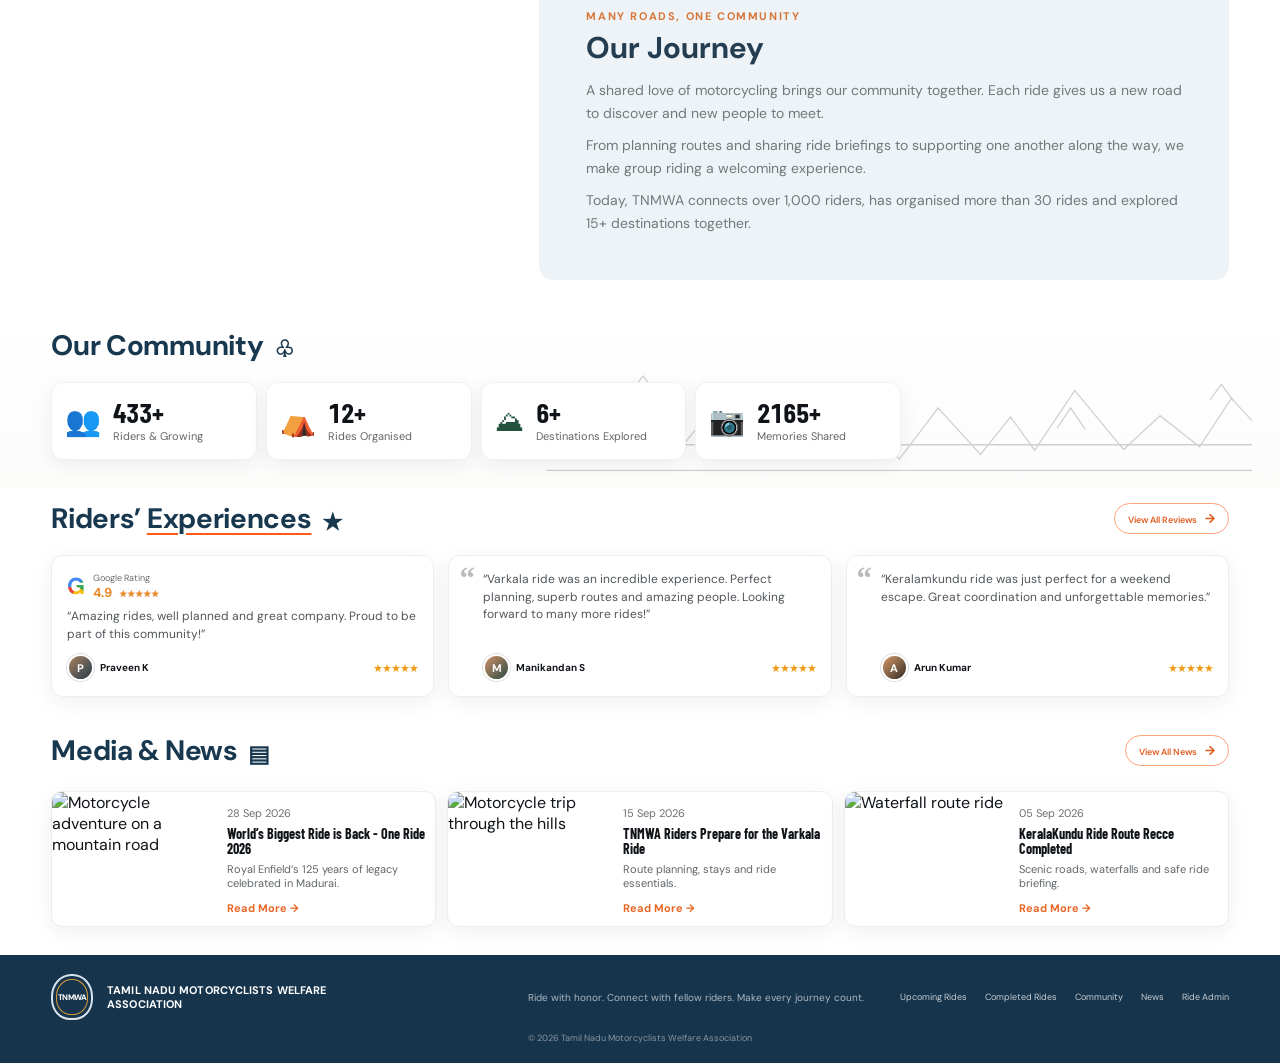
==== commit 9849161e: "Improve homepage layout and hero typography" ====
--- a/index.html
+++ b/index.html
@@ -80,6 +80,24 @@
         <a href="#completed"><img src="https://images.unsplash.com/photo-1470770841072-f978cf4d019e?auto=format&fit=crop&w=320&q=80" alt="Road trip into the hills"><b>Yercaud Ride</b></a>
       </div>
     </section>
+    <section class="content-section home-stories" aria-label="About TNMWA">
+      <div class="about-story mission-story">
+        <div class="story-copy"><span class="about-eyebrow">Why we ride</span><h2>Our Mission</h2>
+          <p>TNMWA brings motorcyclists together to ride with honor, encourage responsible riding and look out for one another.</p>
+          <p>Through organized group rides, shared road-safety awareness and community support, we help every rider feel welcome on the road.</p>
+          <p>Every journey is a chance to build friendships, confidence and respect for the places we travel.</p>
+        </div>
+        <img class="story-image" src="image/Golden%20Hour%20Motorcycle%20Camp.png" alt="TNMWA riders sharing a sunset camp stop">
+      </div>
+      <div class="about-story journey-story">
+        <img class="story-image" src="https://images.unsplash.com/photo-1464822759023-fed622ff2c3b?auto=format&fit=crop&w=1100&q=85" alt="Mountain road through the Western Ghats">
+        <div class="story-copy"><span class="about-eyebrow">Many roads, one community</span><h2>Our Journey</h2>
+          <p>A shared love of motorcycling brings our community together. Each ride gives us a new road to discover and new people to meet.</p>
+          <p>From planning routes and sharing ride briefings to supporting one another along the way, we make group riding a welcoming experience.</p>
+          <p>Today, TNMWA connects over 1,000 riders, has organised more than 30 rides and explored 15+ destinations together.</p>
+        </div>
+      </div>
+    </section>
     <section class="community-section" id="community">
       <div class="content-section community-inner" id="about">
         <div class="section-title">
@@ -171,12 +189,12 @@
         </article>
       </div>
     </section>
-    <section class="join-banner" id="contact">
+    <!-- <section class="join-banner" id="contact">
       <div><span class="eyebrow-small">THE ROAD IS BETTER TOGETHER</span>
         <h2>Your next story starts with a ride.</h2>
         <p>Meet your people. Discover new roads. Make every weekend count.</p>
       </div><a href="#community" class="button-orange">Join Our Community <b>→</b></a>
-    </section>
+    </section> -->
   </main>
   <footer class="site-footer"><a class="association-brand footer-brand" href="#home"><span class="association-seal">TNMWA</span><strong>TAMIL NADU MOTORCYCLISTS WELFARE ASSOCIATION</strong></a>
     <p>Ride with honor. Connect with fellow riders. Make every journey count.</p>
--- a/styles.css
+++ b/styles.css
@@ -21,3 +21,45 @@
 /* About page */
 .about-page{background:#fff;color:#24313b}.about-header{height:66px;padding:0 max(calc((100vw - 1240px)/2),4%);display:flex;gap:40px}.about-header .association-brand strong{font-size:15px}.about-nav{display:flex;align-items:center;gap:27px;margin-left:auto}.about-nav a,.about-home-link{color:#26343f;text-decoration:none;font-size:12px}.about-nav a:hover,.about-home-link:hover{color:#e26a2b}.about-home-link{border:1px solid #e68755;color:#d8632b;padding:9px 16px;border-radius:20px;font-weight:700}.about-hero{height:210px;position:relative;overflow:hidden;display:grid;place-items:center;text-align:center;color:#fff;background:#163448}.about-hero>img{position:absolute;inset:0;width:100%;height:100%;object-fit:cover;object-position:center 43%}.about-hero-overlay{position:absolute;inset:0;background:linear-gradient(90deg,#06151ec9,#06151e71),linear-gradient(#08172235,#08172235)}.about-hero>div:last-child{z-index:1}.about-hero>div:last-child>span{font-size:9px;font-weight:700;letter-spacing:2px;color:#f3bd72}.about-hero h1{font-size:38px;margin:8px 0 0;color:#fff;font-weight:600}.about-intro{max-width:1120px;padding:34px 30px 19px;margin:0 auto;text-align:center;color:#666;font-size:12px;line-height:1.7}.about-intro p{margin:0 0 12px}.about-stats{max-width:1160px;width:calc(100% - 8%);margin:8px auto 29px;padding:15px 12px;border-radius:14px;background:#fff;box-shadow:0 5px 22px #10263a17;display:grid;grid-template-columns:repeat(4,1fr)}.about-stats article{min-height:48px;display:flex;align-items:center;justify-content:center;gap:12px;border-right:1px solid #e4e6e7}.about-stats article:last-child{border:0}.about-stats article>span{font-size:21px}.about-stats b{display:block;color:#253a4a;font-size:19px;line-height:1.1}.about-stats small{display:block;color:#84898d;font-size:9px;margin-top:3px}.about-story{max-width:1240px;width:calc(100% - 8%);min-height:252px;margin:25px auto;display:grid;grid-template-columns:1.2fr .85fr;align-items:stretch;position:relative}.story-copy{position:relative;padding:36px 42px;background:#f7f4f1;border-radius:14px;overflow:hidden;display:flex;flex-direction:column;justify-content:center}.story-copy h2{font-size:24px;color:#253d50;margin:5px 0 12px}.about-eyebrow{font-size:9px;letter-spacing:1.6px;text-transform:uppercase;color:#d87539;font-weight:700}.story-copy p{font-size:11px;line-height:1.65;color:#73787b;margin:0 0 9px;max-width:620px}.story-image{width:100%;height:100%;min-height:245px;object-fit:cover;border-radius:14px;position:relative;margin-left:-18px;width:calc(100% + 18px);align-self:center;z-index:1}.story-doodle{position:absolute;bottom:8px;left:17px;font-size:34px;color:#b8c4bd;opacity:.65;transform:rotate(-30deg)}.journey-story{grid-template-columns:.85fr 1.2fr;margin-top:15px}.journey-story .story-copy{background:#edf3f6;padding-left:47px}.journey-story .story-image{margin-left:0;margin-right:-18px;width:calc(100% + 18px)}.about-community{max-width:1240px;width:calc(100% - 8%);padding:30px 0 45px;margin:0 auto}.about-section-heading{margin-bottom:17px}.about-section-heading h2{font-size:25px;color:#253d50;margin:5px 0}.about-section-heading p{font-size:11px;color:#777;margin:0}.community-cards{display:grid;grid-template-columns:repeat(4,1fr);gap:17px}.community-cards article{border-radius:11px;overflow:hidden;text-align:center;background:#fff;box-shadow:0 3px 14px #18304610;border:1px solid #f1f1f1;padding-bottom:15px}.community-cards img{width:100%;height:145px;object-fit:cover}.community-cards h3{font-size:13px;color:#d7733b;margin:12px 8px 5px}.community-cards p{font-size:10px;line-height:1.5;color:#747a7d;margin:0 14px}.about-cta{max-width:1240px;width:calc(100% - 8%);margin:0 auto 35px;padding:25px 34px;border-radius:14px;background:#eff4f6;display:flex;align-items:center;justify-content:space-between}.about-cta h2{font-size:25px;color:#243b50;margin:4px 0}.about-cta p{font-size:11px;color:#6c7478;margin:0}.about-cta .button-orange{background:#ef742f}.about-footer{grid-template-columns:minmax(280px,1.3fr) minmax(220px,1fr) auto}.about-footer .association-brand{color:white}.about-footer .association-brand strong{font-size:11px;max-width:280px}.about-footer .association-seal{color:white;border-color:#d7e2ea}.about-footer .association-seal:before{border-color:#d49a37}
 @media(max-width:720px){.about-header{height:60px;padding:0 14px;gap:10px}.about-header .association-brand{gap:7px}.about-header .association-seal{width:32px;height:36px;font-size:6px}.about-header .association-brand strong{font-size:clamp(9px,2.4vw,12px);max-width:53vw}.about-nav{display:none}.about-home-link{font-size:9px;padding:8px 10px;white-space:nowrap}.about-hero{height:170px}.about-hero h1{font-size:31px}.about-intro{padding:26px 20px 14px;font-size:11px}.about-stats{width:92%;grid-template-columns:repeat(2,1fr);padding:8px;margin-bottom:22px}.about-stats article{min-height:52px}.about-stats article:nth-child(2){border-right:0}.about-stats article:nth-child(-n+2){border-bottom:1px solid #e4e6e7}.about-story,.journey-story{width:92%;display:flex;flex-direction:column;margin:18px auto;gap:0}.story-copy,.journey-story .story-copy{padding:26px 23px}.story-copy h2{font-size:22px}.story-copy p{font-size:11px}.story-image,.journey-story .story-image{width:100%;height:205px;min-height:205px;margin:-3px 0 0;border-radius:0 0 13px 13px;order:2}.journey-story .story-image{order:0;border-radius:13px 13px 0 0}.journey-story .story-copy{order:1}.about-community{width:92%;padding:25px 0}.community-cards{grid-template-columns:repeat(2,1fr);gap:10px}.community-cards img{height:120px}.community-cards p{margin:0 9px;font-size:9px}.about-cta{width:92%;padding:22px;gap:15px;align-items:flex-start;flex-direction:column}.about-cta h2{font-size:22px}.about-footer{grid-template-columns:1fr;gap:10px}.about-footer .association-brand strong{font-size:10px}.about-footer .copyright{text-align:left}}
+.tnmwa-header+main .hero{height:590px}
+@media(max-width:700px){.tnmwa-header+main .hero{height:500px}}
+.tnmwa-links{width:min(90%,1400px);max-width:1400px;padding:13px 24px}.tnmwa-links a{min-height:62px;font-size:12px}
+@media(max-width:700px){.tnmwa-links{width:94%;padding:8px}.tnmwa-links a{min-height:54px;font-size:8px}}
+
+/* Make the homepage copy readable and align the story panels with the main sections. */
+.home-stories{padding-top:4px;padding-bottom:12px}
+.home-stories .about-story{width:100%;max-width:none}
+.home-stories .story-copy h2{font-size:30px}
+.home-stories .story-copy p{font-size:14px;line-height:1.65}
+.home-stories .about-eyebrow{font-size:11px}
+.rides-section .section-title h2,.completed-section .section-title h2,.community-inner .section-title h2,.experiences .section-title h2,.news-section .section-title h2{font-size:clamp(26px,2.2vw,32px)}
+.ride-info h3{font-size:15px}
+.ride-info p{font-size:12px}
+.community-stats article small{font-size:11px}
+.review-card p{font-size:12px}
+.news-card p,.news-card time,.news-card>div>a{font-size:11px}
+@media(max-width:700px){
+  .tnmwa-header+main .hero-copy{left:5%;right:5%;width:auto;max-width:none}
+  .tnmwa-header+main .hero h1{font-size:clamp(28px,7.6vw,42px);line-height:1.08;letter-spacing:-.5px;max-width:100%}
+  .home-stories .about-story{width:100%;margin:18px auto}
+  .home-stories .story-copy h2{font-size:25px}
+  .home-stories .story-copy p{font-size:12px}
+  .home-stories .about-eyebrow{font-size:10px}
+  .ride-info h3{font-size:14px}
+  .ride-info p{font-size:11px}
+  .community-stats article small{font-size:10px}
+  .review-card p{font-size:12px}
+  .news-card p,.news-card time,.news-card>div>a{font-size:11px}
+}
+
+/* Give the hero message more visual weight. */
+.tnmwa-header+main .hero-kicker{font-size:15px;letter-spacing:3.5px;font-weight:700}
+.tnmwa-header+main .hero h1{font-size:clamp(54px,6vw,78px);line-height:.98}
+.tnmwa-header+main .hero-copy p{font-size:17px;line-height:1.5;max-width:560px}
+.tnmwa-header+main .hero-buttons a{font-size:14px;padding:13px 22px}
+@media(max-width:700px){
+  .tnmwa-header+main .hero-kicker{font-size:12px;letter-spacing:2px}
+  .tnmwa-header+main .hero h1{font-size:clamp(32px,8.5vw,48px);line-height:1.06}
+  .tnmwa-header+main .hero-copy p{font-size:15px;line-height:1.45;max-width:100%}
+  .tnmwa-header+main .hero-buttons a{font-size:12px;padding:11px 16px}
+}
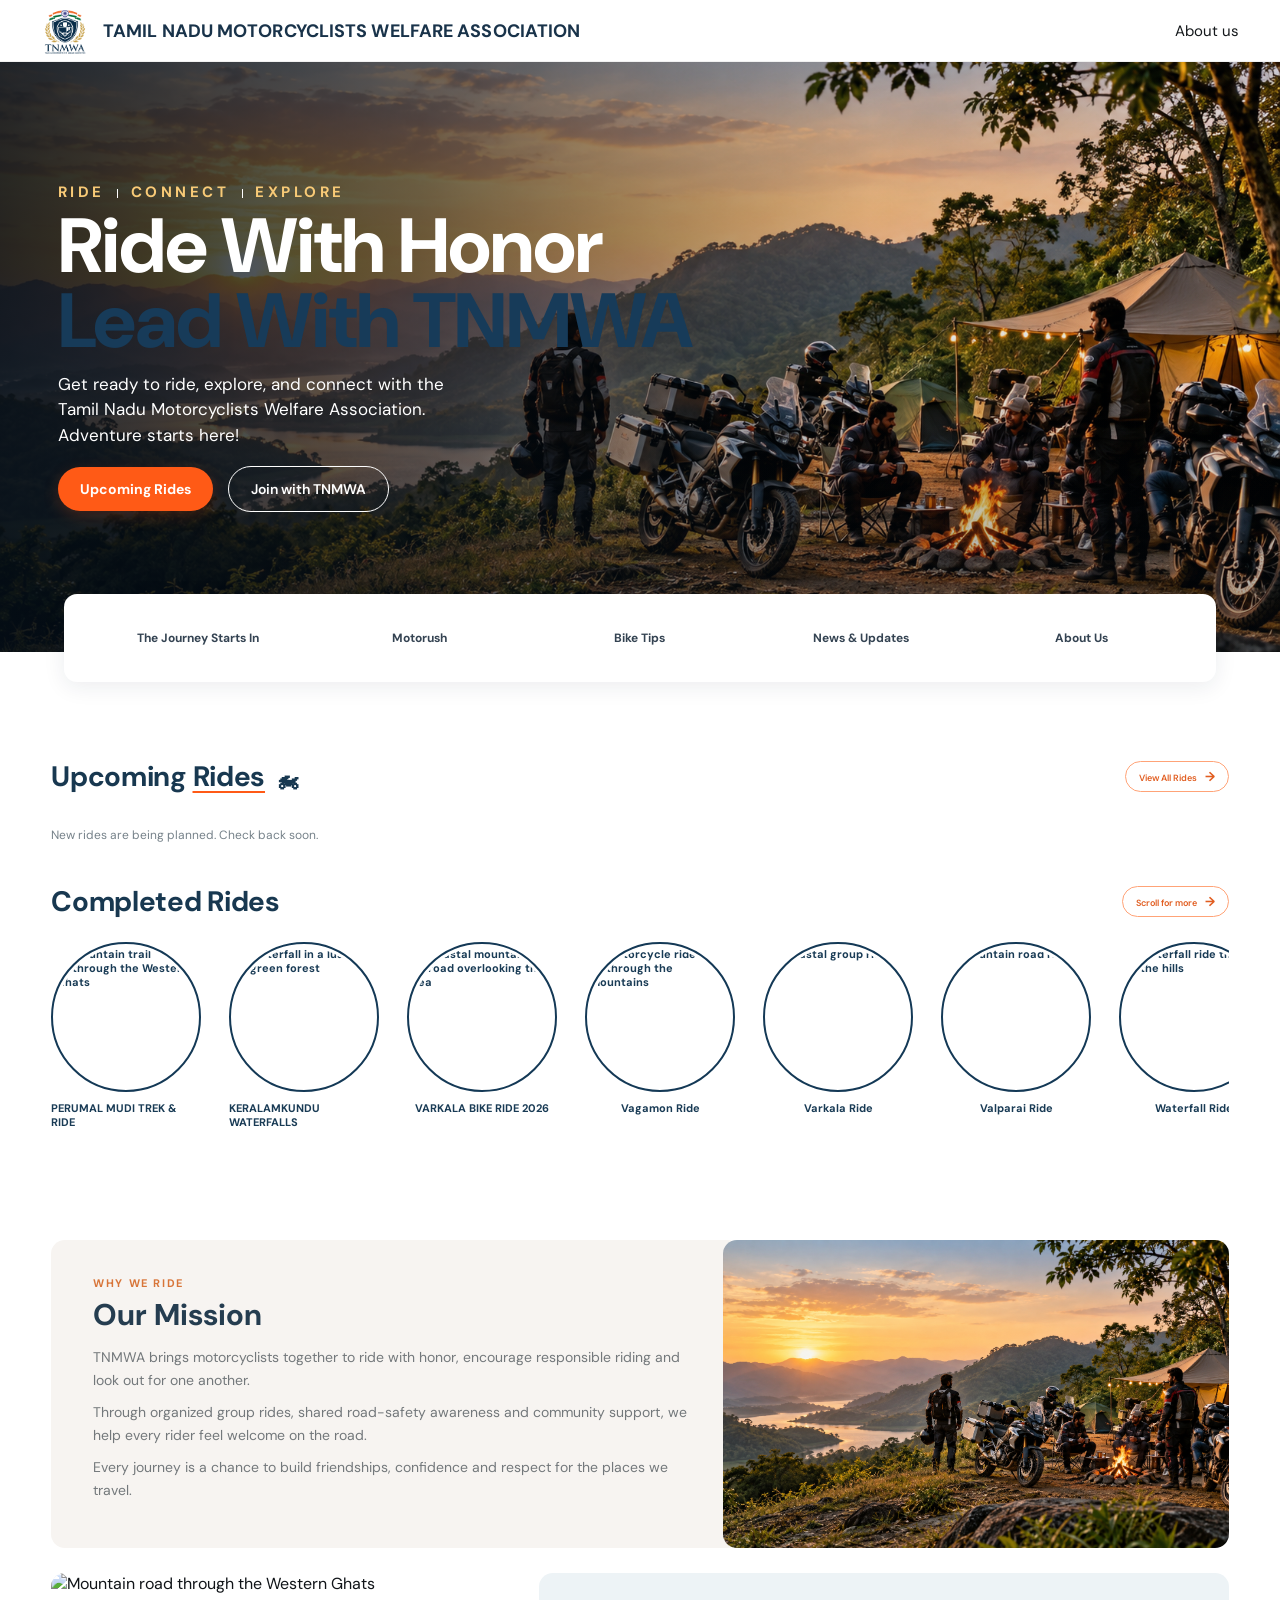
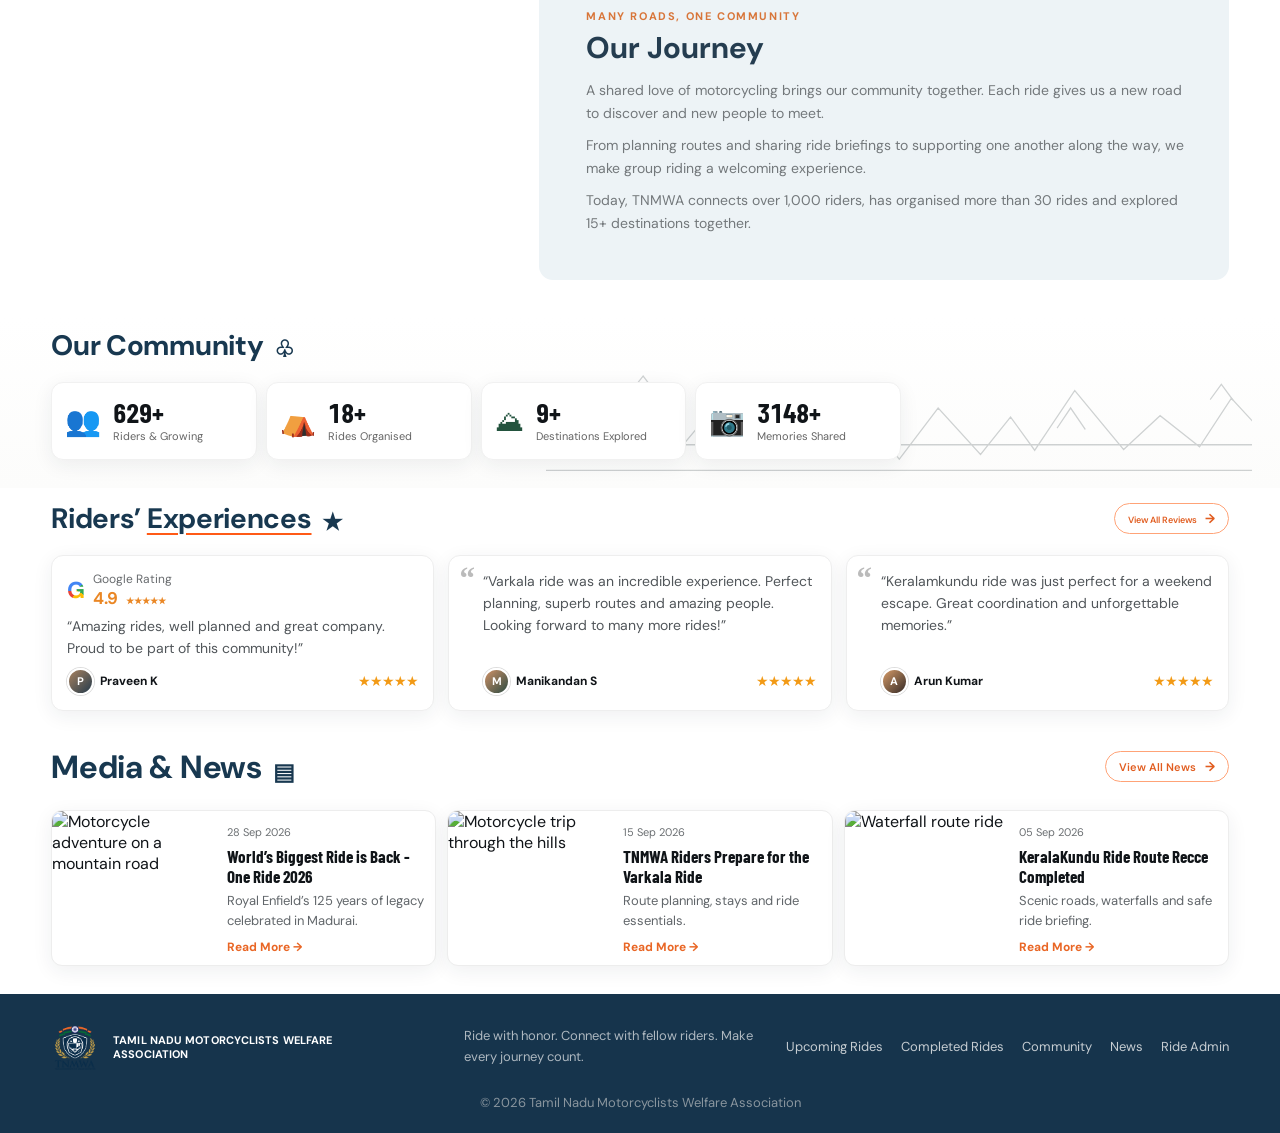
==== commit a1501617: "Add TNMWA logo and refine homepage content" ====
--- a/index.html
+++ b/index.html
@@ -15,7 +15,7 @@
 </head>
 
 <body>
-  <header class="tnmwa-header"><a class="association-brand" href="#home" aria-label="Tamil Nadu Motorcyclists Welfare Association home"><span class="association-seal">TNMWA</span><strong>TAMIL NADU MOTORCYCLISTS WELFARE ASSOCIATION</strong></a><a class="about-link" href="about.html">About us</a></header>
+  <header class="tnmwa-header"><a class="association-brand" href="#home" aria-label="Tamil Nadu Motorcyclists Welfare Association home"><img class="association-logo" src="image/Manoj-V-Logos.png" alt="TNMWA logo"><strong>TAMIL NADU MOTORCYCLISTS WELFARE ASSOCIATION</strong></a><a class="about-link" href="about.html">About us</a></header>
   <main id="home">
     <section class="hero"><img class="hero-photo" src="image/Golden%20Hour%20Motorcycle%20Camp.png"
         alt="Motorcycle riders camp together at golden hour in the hills">
@@ -28,7 +28,7 @@
       </div>
       <div class="hero-bottom-fade"></div>
     </section>
-    <section class="quick-links tnmwa-links" aria-label="Explore TNMWA"><a href="#rides">The Journey Starts In</a><a href="#completed">Trekking</a><a href="#completed">Motorush</a><a href="#community">Bike Tips</a><a href="#news">News &amp; Updates</a></section>
+    <section class="quick-links tnmwa-links" aria-label="Explore TNMWA"><a href="#rides">The Journey Starts In</a><a href="#completed">Motorush</a><a href="#community">Bike Tips</a><a href="#news">News &amp; Updates</a><a href="about.html">About Us</a></section>
     <section class="content-section rides-section" id="rides">
       <div class="section-title">
         <h2>Upcoming <u>Rides</u> <span class="title-icon">🏍</span></h2><a class="view-link" href="#rides">View All
@@ -196,7 +196,7 @@
       </div><a href="#community" class="button-orange">Join Our Community <b>→</b></a>
     </section> -->
   </main>
-  <footer class="site-footer"><a class="association-brand footer-brand" href="#home"><span class="association-seal">TNMWA</span><strong>TAMIL NADU MOTORCYCLISTS WELFARE ASSOCIATION</strong></a>
+  <footer class="site-footer"><a class="association-brand footer-brand" href="#home"><img class="association-logo" src="image/Manoj-V-Logos.png" alt="TNMWA logo"><strong>TAMIL NADU MOTORCYCLISTS WELFARE ASSOCIATION</strong></a>
     <p>Ride with honor. Connect with fellow riders. Make every journey count.</p>
     <nav><a href="#rides">Upcoming Rides</a><a href="#completed">Completed Rides</a><a href="#community">Community</a><a href="#news">News</a><a href="admin.html">Ride Admin</a></nav><span class="copyright">© 2026 Tamil Nadu Motorcyclists Welfare Association</span>
   </footer>
--- a/styles.css
+++ b/styles.css
@@ -25,6 +25,9 @@
 @media(max-width:700px){.tnmwa-header+main .hero{height:500px}}
 .tnmwa-links{width:min(90%,1400px);max-width:1400px;padding:13px 24px}.tnmwa-links a{min-height:62px;font-size:12px}
 @media(max-width:700px){.tnmwa-links{width:94%;padding:8px}.tnmwa-links a{min-height:54px;font-size:8px}}
+
+.association-logo{display:block;width:48px;height:48px;object-fit:contain;flex:0 0 48px}
+@media(max-width:700px){.association-logo{width:40px;height:40px;flex-basis:40px}}
 
 /* Make the homepage copy readable and align the story panels with the main sections. */
 .home-stories{padding-top:4px;padding-bottom:12px}
@@ -63,3 +66,28 @@
   .tnmwa-header+main .hero-copy p{font-size:15px;line-height:1.45;max-width:100%}
   .tnmwa-header+main .hero-buttons a{font-size:12px;padding:11px 16px}
 }
+
+/* Improve readability in the reviews, news cards, and footer. */
+.review-card p{font-size:14px;line-height:1.55}
+.google-heading>span:nth-child(2){font-size:12px}
+.google-heading strong{font-size:17px}
+.reviewer b{font-size:12px}
+.review-stars{font-size:14px}
+.news-card time{font-size:11px}
+.news-card h3{font-size:17px;line-height:1.2}
+.news-card p{font-size:13px;line-height:1.5}
+.news-card>div>a{font-size:12px}
+.news-section .section-title h2{font-size:32px}
+.news-section .view-link{font-size:11px}
+.site-footer p,.site-footer nav a,.site-footer .copyright{font-size:13px;line-height:1.6}
+.footer-brand strong{font-size:13px}
+@media(max-width:700px){
+  .review-card p{font-size:13px}
+  .reviewer b{font-size:12px}
+  .news-card h3{font-size:16px}
+  .news-card p{font-size:12px}
+  .news-card time,.news-card>div>a{font-size:11px}
+  .news-section .section-title h2{font-size:26px}
+  .site-footer p,.site-footer nav a,.site-footer .copyright{font-size:12px}
+  .footer-brand strong{font-size:11px}
+}
